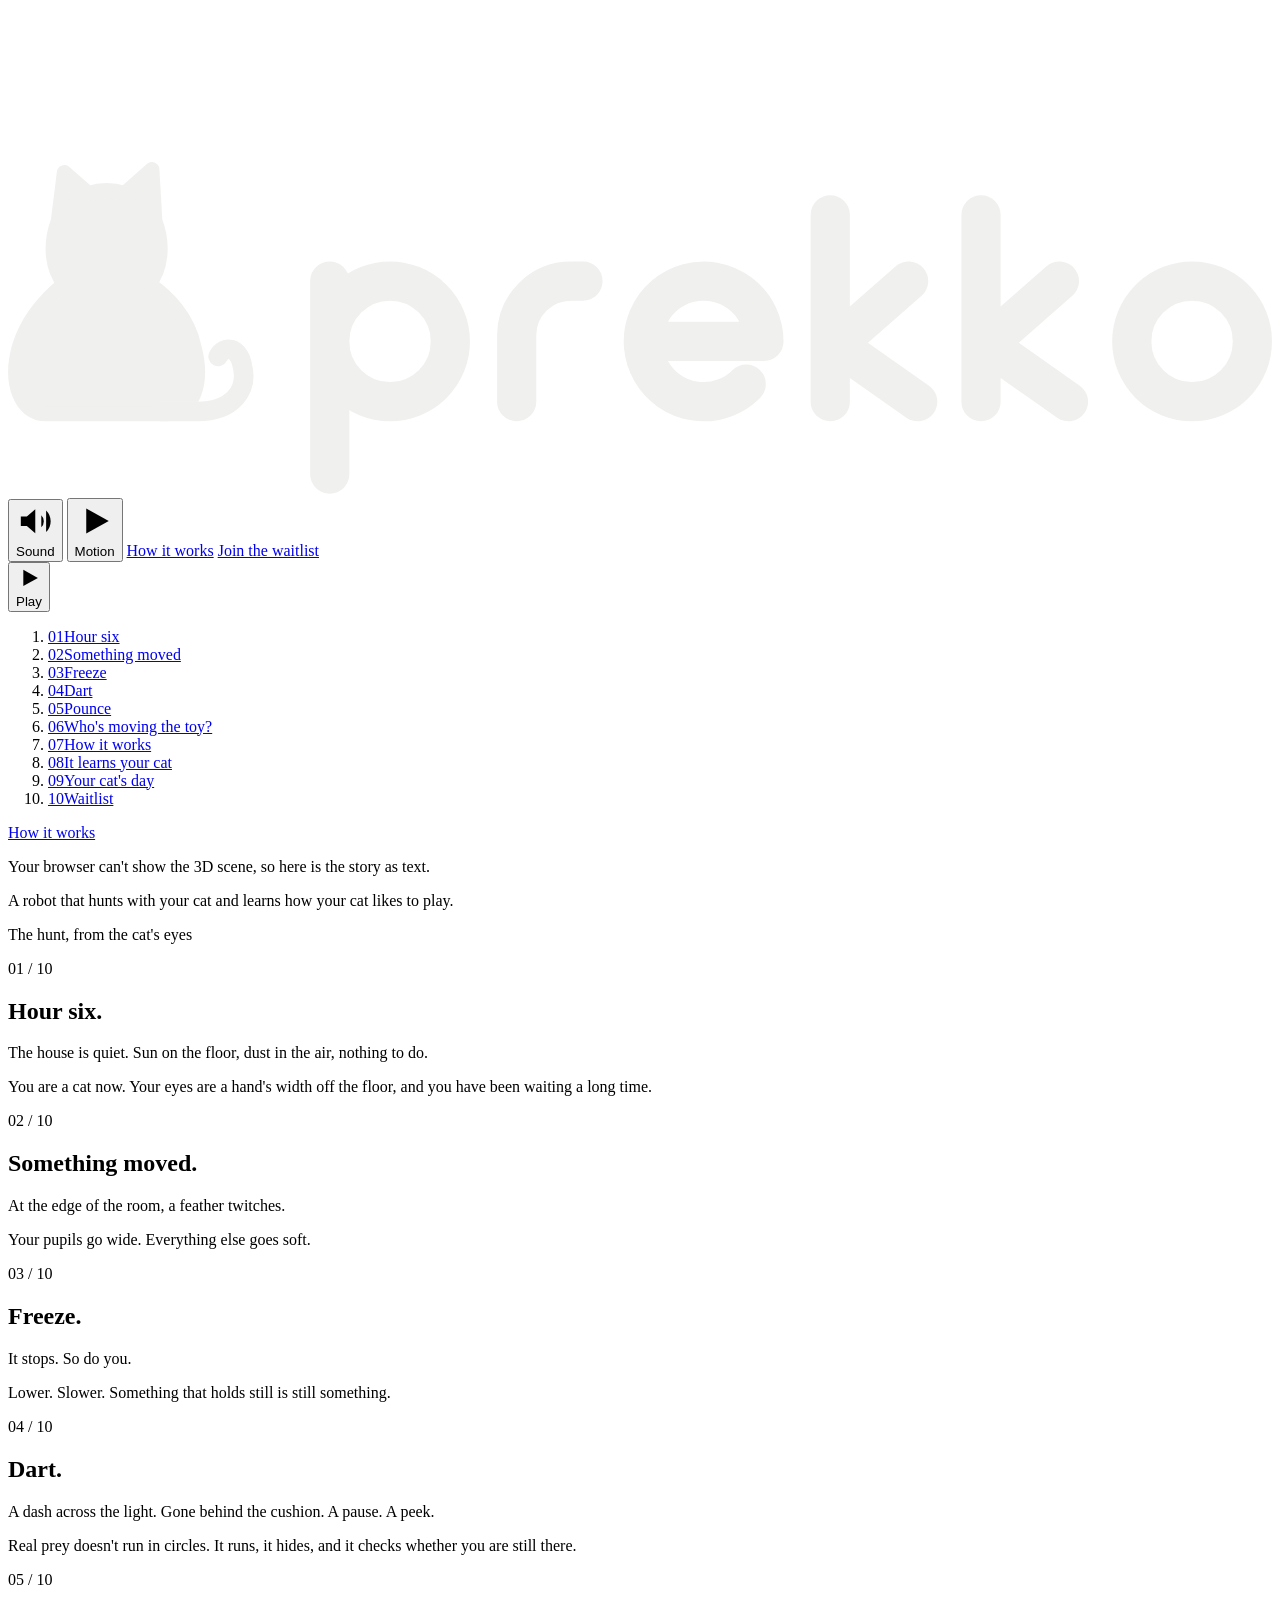
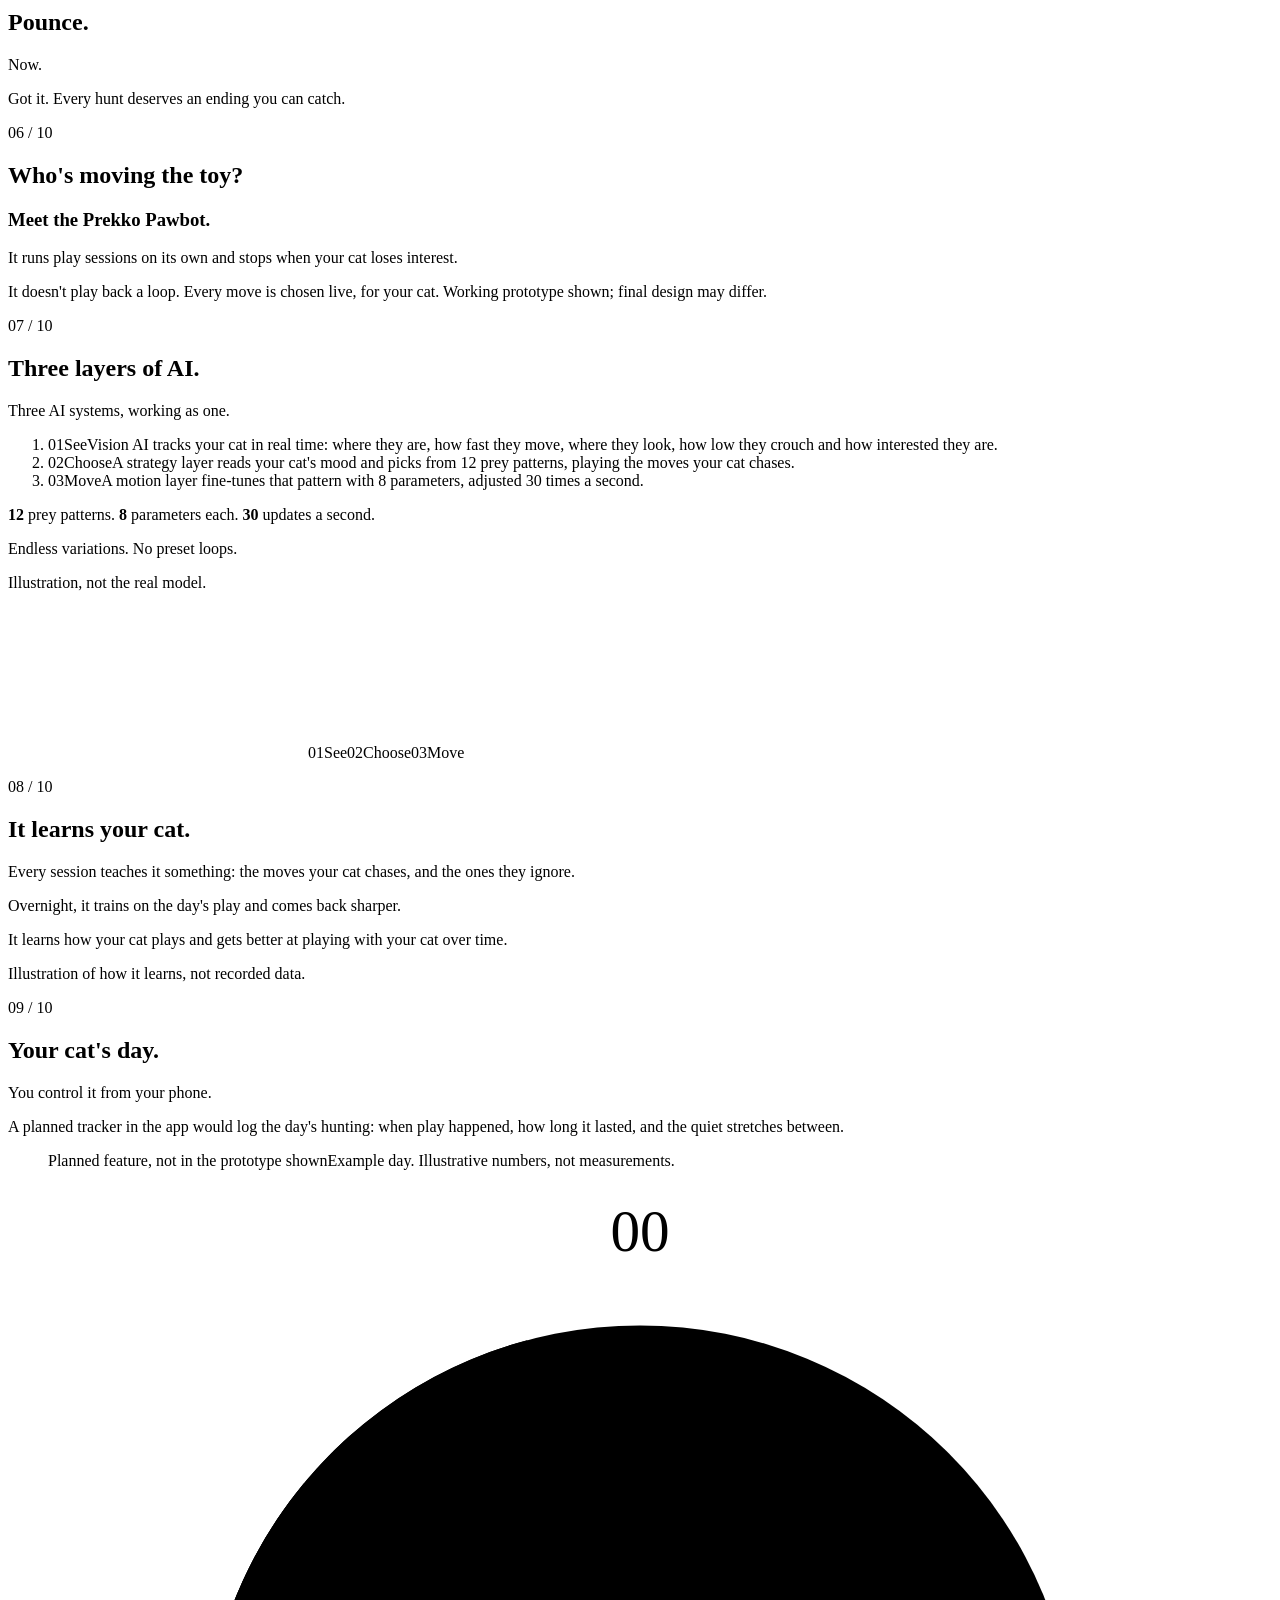
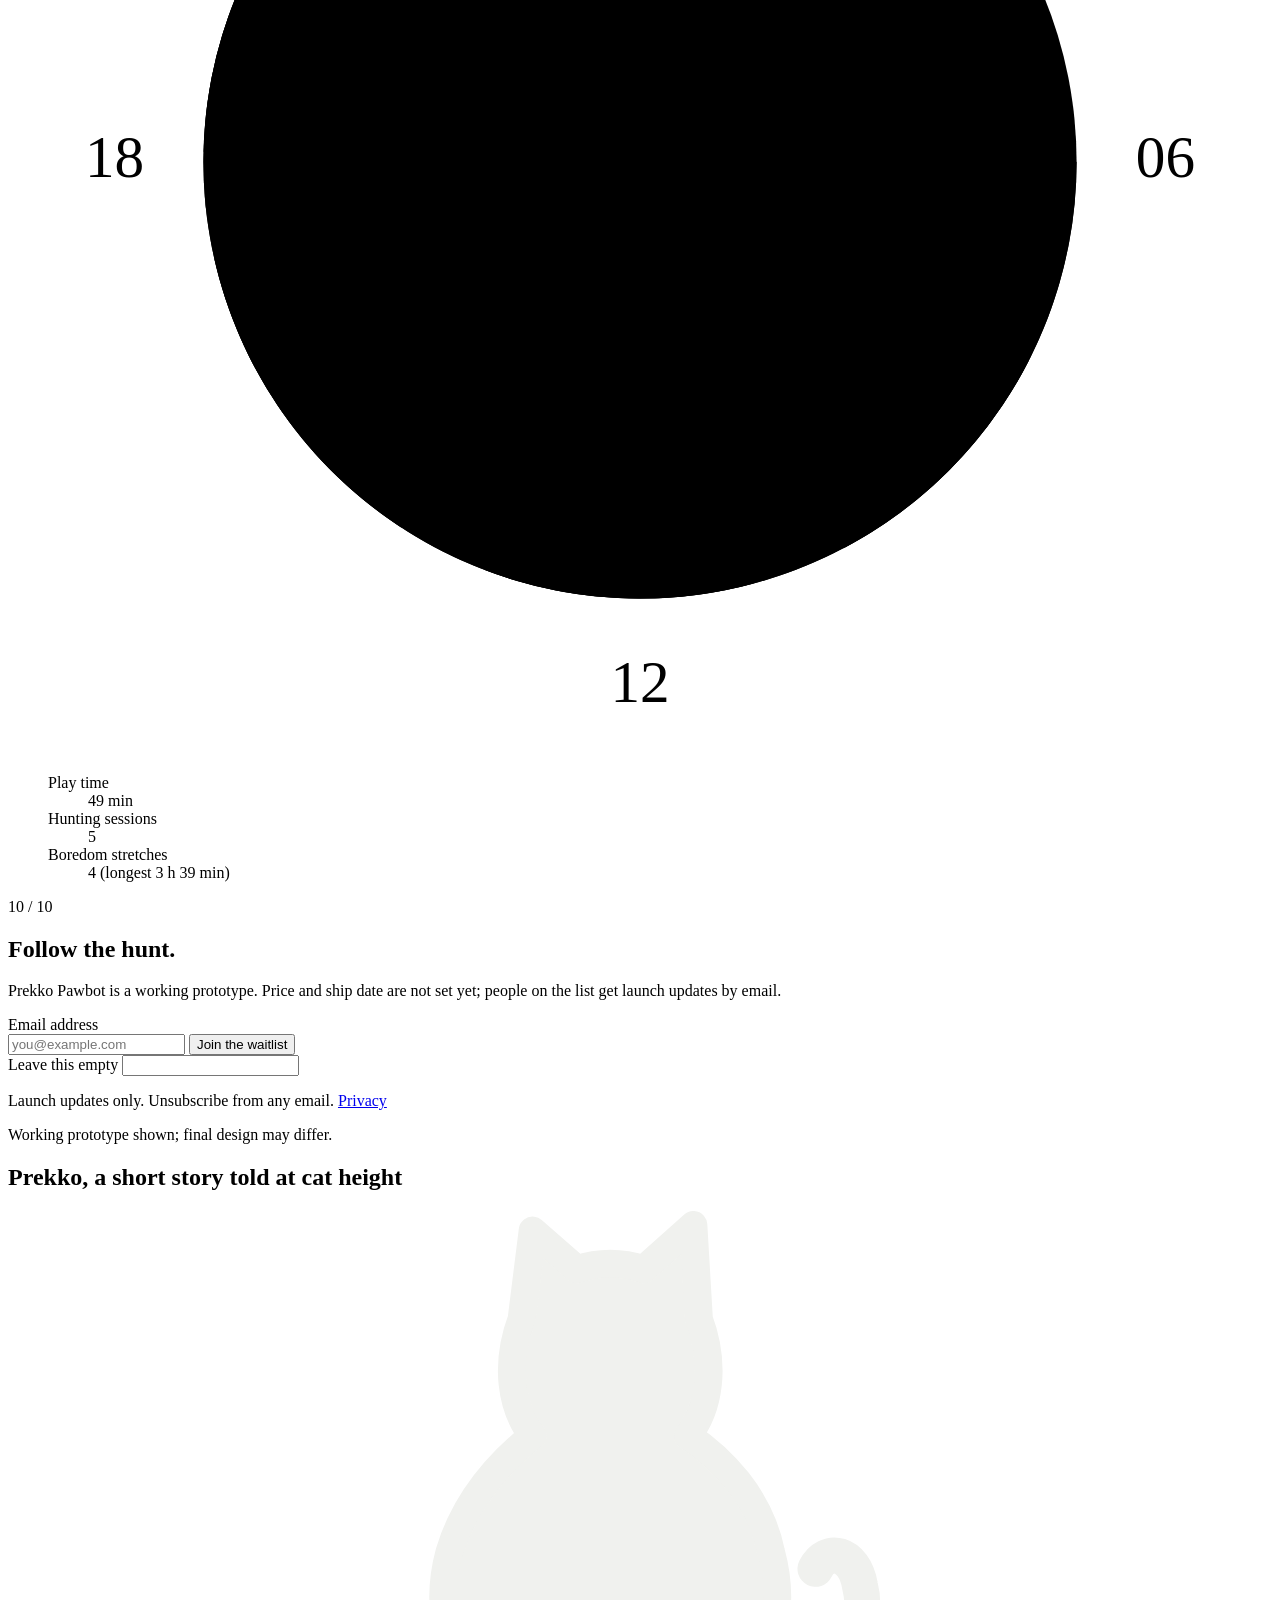
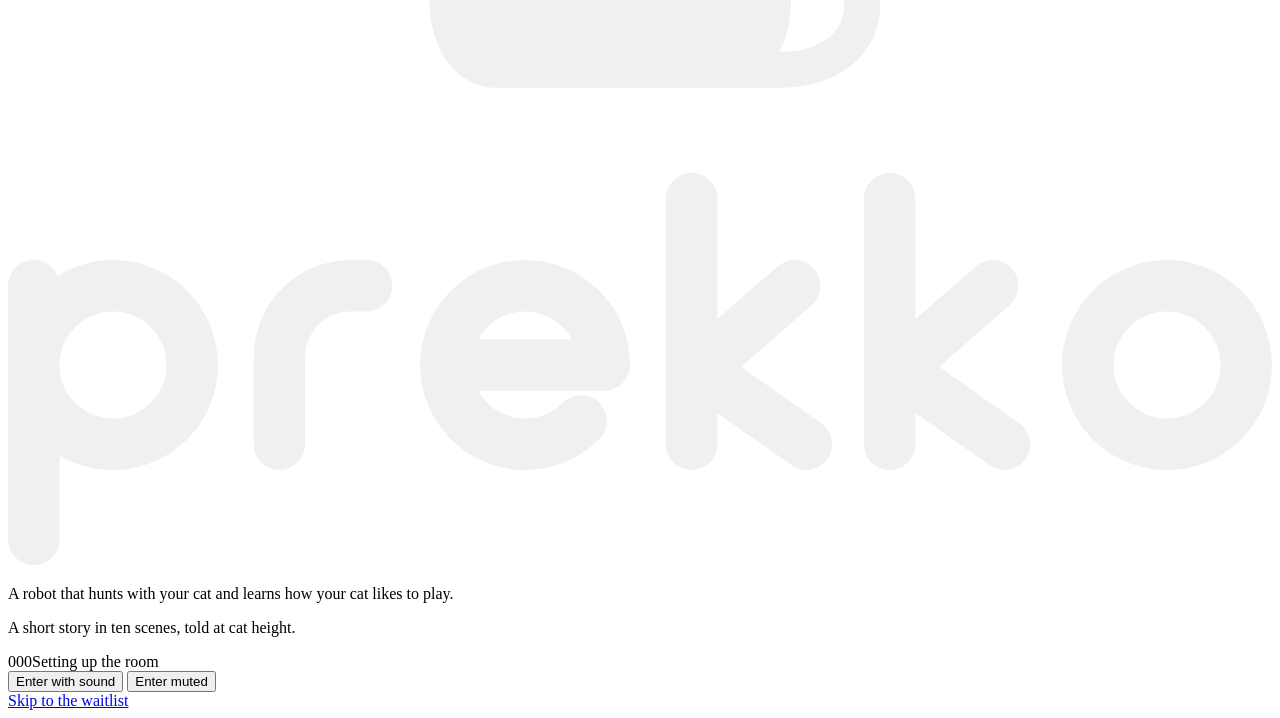
==== index.html @ cf9feb6e "Prekko preview build (friends and family; not indexed)" ====
<!doctype html>
<html lang="en">
<head>
<meta name="robots" content="noindex, nofollow">
<meta charset="utf-8">
<meta name="viewport" content="width=device-width, initial-scale=1, viewport-fit=cover">
<title>Prekko | The hunt, from the cat's eyes</title>
<meta name="description" content="Prekko Pawbot is a robot that plays with your cat like prey would. Working prototype shown; final design may differ. Join the waitlist for launch updates.">
<meta name="theme-color" content="#1d2440">
<link rel="icon" href="/prekko-preview/favicon.ico" sizes="16x16 32x32 48x48">
<link rel="icon" href="/prekko-preview/favicon.svg" type="image/svg+xml">
<link rel="apple-touch-icon" href="/prekko-preview/apple-touch-icon-180.png">
<!-- The page body comes from src/story.js, rendered by src/render.js at build time (vite.config.js). -->
<script>
  // Before first paint: mark JS on, open the gate unless the visitor came for the waitlist.
  (function (d) {
    var c = d.documentElement.classList;
    c.add("js");
    if (location.hash !== "#waitlist") c.add("gate-open");
    // If the app script never starts (very old browser, blocked script), never leave the gate locked.
    setTimeout(function () { if (!window.__prekko) { c.remove("gate-open"); c.remove("js"); } }, 5000);
  })(document);
</script>
  <script type="module" crossorigin src="/prekko-preview/assets/main-CyxL_sS0.js"></script>
  <link rel="stylesheet" crossorigin href="/prekko-preview/assets/main-YFJyau36.css">
</head>
<body>
<div class="backdrop" aria-hidden="true"><div class="backdrop__beam"></div><div class="backdrop__floor"></div></div>
<canvas id="scene" aria-hidden="true"></canvas>
<div class="soften" aria-hidden="true"></div>
<div class="vignette" aria-hidden="true"></div>
<div class="grain" aria-hidden="true"></div>
<div class="blackout" aria-hidden="true"></div>
<!-- Focus order: header, then the autoplay control (an early Tab stop), then the rail, then the story. -->
<header class="top">
  <a class="top__brand" href="#hour-six"><svg class="logo logo--top" xmlns="http://www.w3.org/2000/svg" viewBox="11.3 8.5 419.2 110" role="img" aria-label="Prekko"><g transform="translate(0 4)"><path class="logo__fill logo__draw" d="M24 88C15 88 12 77 15 66C18 56 25 49 30 45C26 40 25 32 28 24L30 8L38 15Q44 13 50 15L59 7L60 24C63 32 62 40 58 45C64 49 71 56 73 66C76 77 73 88 64 88Z" fill="#F0F1EE" stroke="#F0F1EE" stroke-width="5" stroke-linejoin="round" pathLength="1"/><path class="logo__draw" d="M62 87.25H74C86 87.25 91 80 89 72C88 66 83 65 81 69" fill="none" stroke="#F0F1EE" stroke-width="6.5" stroke-linecap="round" stroke-linejoin="round" pathLength="1"/></g><g transform="translate(118 48)"><g fill="none" stroke="#F0F1EE" stroke-width="13" stroke-linecap="round" stroke-linejoin="round"><path class="logo__draw" d="M0 0V64M0 20A20 20 0 1 0 40 20A20 20 0 1 0 0 20Z" pathLength="1"/><path class="logo__draw" d="M62 40V18A18 18 0 0 1 80 0H84" pathLength="1"/><path class="logo__draw" d="M104 20H144A20 20 0 1 0 138.14 34.14" pathLength="1"/><path class="logo__draw" d="M166 -22V40M192 0L168 21L195 40" pathLength="1"/><path class="logo__draw" d="M216 -22V40M242 0L218 21L245 40" pathLength="1"/><path class="logo__draw" d="M266 20A20 20 0 1 0 306 20A20 20 0 1 0 266 20Z" pathLength="1"/></g></g></svg></a>
  <div class="top__actions">
    <button class="ctl" id="sound-toggle" type="button" aria-pressed="false"><span class="ctl__icon" aria-hidden="true"><svg viewBox="0 0 16 16"><path d="M2 6h2.5L8 3v10L4.5 10H2z"/><g class="is-off"><path d="M11 6l4 4M15 6l-4 4"/></g><g class="is-on"><path d="M10.5 5.5a3.5 3.5 0 0 1 0 5M12.5 3.5a6.3 6.3 0 0 1 0 9"/></g></svg></span><span class="ctl__label">Sound</span></button>
    <button class="ctl" id="motion-toggle" type="button" aria-pressed="true"><span class="ctl__icon" aria-hidden="true"><svg viewBox="0 0 16 16"><g class="is-on"><path d="M5 3v10M11 3v10"/></g><g class="is-off"><path d="M4.5 3l9 5-9 5z"/></g></svg></span><span class="ctl__label">Motion</span></button>
    <a class="top__link" href="#how-it-works">How it works</a>
    <a class="top__cta" href="#waitlist">Join the waitlist</a>
  </div>
</header>
<div class="autoplay" role="group" aria-label="Autoplay" data-playing="Autoplay: scroll to take over" data-play="Play" data-replay="Play again">
  <button class="autoplay__btn" id="autoplay" type="button" aria-pressed="false"><span class="ctl__icon" aria-hidden="true"><svg viewBox="0 0 16 16"><g class="is-on"><path d="M5 3.5v9M11 3.5v9"/></g><g class="is-off"><path d="M4.5 3l9 5-9 5z"/></g></svg></span><span class="autoplay__text">Play</span></button>
  <span class="autoplay__bar" aria-hidden="true"><span></span></span>
</div>
<nav class="rail" aria-label="Chapters">
  <div class="rail__track" aria-hidden="true"><span class="rail__fill"></span></div>
  <ol>
      <li><a href="#hour-six" data-index="0"><span class="rail__n">01</span><span class="rail__t">Hour six</span></a></li>
      <li><a href="#something-moved" data-index="1"><span class="rail__n">02</span><span class="rail__t">Something moved</span></a></li>
      <li><a href="#freeze" data-index="2"><span class="rail__n">03</span><span class="rail__t">Freeze</span></a></li>
      <li><a href="#dart" data-index="3"><span class="rail__n">04</span><span class="rail__t">Dart</span></a></li>
      <li><a href="#pounce" data-index="4"><span class="rail__n">05</span><span class="rail__t">Pounce</span></a></li>
      <li><a href="#who" data-index="5"><span class="rail__n">06</span><span class="rail__t">Who's moving the toy?</span></a></li>
      <li><a href="#how-it-works" data-index="6"><span class="rail__n">07</span><span class="rail__t">How it works</span></a></li>
      <li><a href="#learns" data-index="7"><span class="rail__n">08</span><span class="rail__t">It learns your cat</span></a></li>
      <li><a href="#your-cats-day" data-index="8"><span class="rail__n">09</span><span class="rail__t">Your cat's day</span></a></li>
      <li><a href="#waitlist" data-index="9"><span class="rail__n">10</span><span class="rail__t">Waitlist</span></a></li>
  </ol>
</nav>
<a class="dock-link" href="#how-it-works">How it works</a>
<main id="story">
  <p class="fallback-note">Your browser can't show the 3D scene, so here is the story as text.</p>
<section class="chapter chapter--hour-six" id="hour-six" data-index="0" data-align="left" style="--len:220">
  <div class="chapter__inner">
    <p class="chapter__what">A robot that hunts with your cat and learns how your cat likes to play.</p><p class="chapter__story">The hunt, from the cat's eyes</p><p class="chapter__num"><span>01</span> / 10</p>
    <h1 class="chapter__title" tabindex="-1">Hour six.</h1>
    <div class="chapter__body">
    <p>The house is quiet. Sun on the floor, dust in the air, nothing to do.</p>
    <p data-at="0.4">You are a cat now. Your eyes are a hand's width off the floor, and you have been waiting a long time.</p>
    
    </div>
  </div>
</section>
<section class="chapter chapter--something-moved" id="something-moved" data-index="1" data-align="left" style="--len:260">
  <div class="chapter__inner">
    <p class="chapter__num"><span>02</span> / 10</p>
    <h2 class="chapter__title" tabindex="-1">Something moved.</h2>
    <div class="chapter__body">
    <p>At the edge of the room, a feather twitches.</p>
    <p data-at="0.6">Your pupils go wide. Everything else goes soft.</p>
    
    </div>
  </div>
</section>
<section class="chapter chapter--freeze" id="freeze" data-index="2" data-align="left" style="--len:210">
  <div class="chapter__inner">
    <p class="chapter__num"><span>03</span> / 10</p>
    <h2 class="chapter__title" tabindex="-1">Freeze.</h2>
    <div class="chapter__body">
    <p>It stops. So do you.</p>
    <p data-at="0.45">Lower. Slower. Something that holds still is still something.</p>
    
    </div>
  </div>
</section>
<section class="chapter chapter--dart" id="dart" data-index="3" data-align="right" style="--len:340">
  <div class="chapter__inner">
    <p class="chapter__num"><span>04</span> / 10</p>
    <h2 class="chapter__title" tabindex="-1">Dart.</h2>
    <div class="chapter__body">
    <p>A dash across the light. Gone behind the cushion. A pause. A peek.</p>
    <p data-at="0.6">Real prey doesn't run in circles. It runs, it hides, and it checks whether you are still there.</p>
    
    </div>
  </div>
</section>
<section class="chapter chapter--pounce" id="pounce" data-index="4" data-align="left" style="--len:300">
  <div class="chapter__inner">
    <p class="chapter__num"><span>05</span> / 10</p>
    <h2 class="chapter__title" tabindex="-1">Pounce.</h2>
    <div class="chapter__body">
    <p>Now.</p>
    <p data-at="0.42">Got it. Every hunt deserves an ending you can catch.</p>
    
    </div>
  </div>
</section>
<section class="chapter chapter--who has-card" id="who" data-index="5" data-align="left" style="--len:340">
  <div class="chapter__inner">
    <p class="chapter__num"><span>06</span> / 10</p>
    <h2 class="chapter__title" tabindex="-1">Who's moving the toy?</h2>
    <div class="chapter__body" data-at="0.24">
    <h3 class="chapter__headline">Meet the Prekko Pawbot.</h3>
    <p>It runs play sessions on its own and stops when your cat loses interest.</p>
    <p class="lede" data-at="0.6">It doesn't play back a loop. Every move is chosen live, for your cat. Working prototype shown; final design may differ.</p>
    
    </div>
  </div>
</section>
<section class="chapter chapter--how-it-works has-layers" id="how-it-works" data-index="6" data-align="left" style="--len:400">
  <div class="chapter__inner">
    <p class="chapter__num"><span>07</span> / 10</p>
    <h2 class="chapter__title" tabindex="-1">Three layers of AI.</h2>
    <div class="chapter__body">
    <p>Three AI systems, working as one.</p>
    <ol class="layers" aria-label="The three layers"><li data-at="0.2"><span class="layers__n">01</span><span class="layers__name">See</span><span class="layers__d">Vision AI tracks your cat in real time: where they are, how fast they move, where they look, how low they crouch and how interested they are.</span></li><li data-at="0.42"><span class="layers__n">02</span><span class="layers__name">Choose</span><span class="layers__d">A strategy layer reads your cat's mood and picks from 12 prey patterns, playing the moves your cat chases.</span></li><li data-at="0.64"><span class="layers__n">03</span><span class="layers__name">Move</span><span class="layers__d">A motion layer fine-tunes that pattern with 8 parameters, adjusted 30 times a second.</span></li></ol>
    <div class="sum">
      <p class="stats" data-at="0.84"><span class="stat"><b class="stat__n">12</b> <span class="stat__t">prey patterns.</span></span> <span class="stat"><b class="stat__n">8</b> <span class="stat__t">parameters each.</span></span> <span class="stat"><b class="stat__n">30</b> <span class="stat__t">updates a second.</span></span></p>
      <p class="closer" data-at="0.84">Endless variations. No preset loops.</p>
    </div>
    <p class="caption caption--tree" data-at="0.2">Illustration, not the real model.</p>
    
    </div>
  </div>
  <div class="stack-tags" aria-hidden="true"><svg class="stack-tags__lines"><line/><line/><line/></svg><i class="stack-tag__dot"></i><i class="stack-tag__dot"></i><i class="stack-tag__dot"></i><span class="stack-tag" data-layer="0"><span class="stack-tag__n">01</span><span class="stack-tag__name">See</span></span><span class="stack-tag" data-layer="1"><span class="stack-tag__n">02</span><span class="stack-tag__name">Choose</span></span><span class="stack-tag" data-layer="2"><span class="stack-tag__n">03</span><span class="stack-tag__name">Move</span></span></div>
</section>
<section class="chapter chapter--learns" id="learns" data-index="7" data-align="left" style="--len:340">
  <div class="chapter__inner">
    <p class="chapter__num"><span>08</span> / 10</p>
    <h2 class="chapter__title" tabindex="-1">It learns your cat.</h2>
    <div class="chapter__body">
    <p>Every session teaches it something: the moves your cat chases, and the ones they ignore.</p>
    <p data-at="0.32">Overnight, it trains on the day's play and comes back sharper.</p>
    <p data-at="0.62">It learns how your cat plays and gets better at playing with your cat over time.</p>
    <p class="caption">Illustration of how it learns, not recorded data.</p>
    
    </div>
  </div>
</section>
<section class="chapter chapter--your-cats-day chapter--rich" id="your-cats-day" data-index="8" data-align="left" style="--len:200">
  <div class="chapter__inner">
    <p class="chapter__num"><span>09</span> / 10</p>
    <h2 class="chapter__title" tabindex="-1">Your cat's day.</h2>
    <div class="chapter__body">
    <p>You control it from your phone.</p>
    <p>A planned tracker in the app would log the day's hunting: when play happened, how long it lasted, and the quiet stretches between.</p>
    <figure class="activity">
  <figcaption class="activity__head"><span class="activity__badge">Planned feature, not in the prototype shown</span><span class="activity__example">Example day. Illustrative numbers, not measurements.</span></figcaption>
  <div class="activity__body">
    <svg class="ring" viewBox="0 0 320 320" role="img" aria-label="Example day as a 24-hour clock">
      <circle class="ring__day" cx="160" cy="160" r="118"/>
      <path class="ring__awake" d="M 278.00 160.00 A 118 118 0 1 1 129.46 46.02"/>
      <path class="ring__bored" d="M 265.14 213.57 A 118 118 0 0 1 214.94 264.43"/><path class="ring__bored" d="M 191.04 273.84 A 118 118 0 0 1 117.71 270.16"/><path class="ring__bored" d="M 95.73 258.96 A 118 118 0 0 1 44.91 186.04"/><path class="ring__bored" d="M 42.03 157.43 A 118 118 0 0 1 69.28 84.55"/><path class="ring__hunt" d="M 271.74 197.93 A 118 118 0 0 1 268.66 206.01"/><path class="ring__hunt" d="M 205.16 269.02 A 118 118 0 0 1 197.05 272.03"/><path class="ring__hunt" d="M 107.81 265.83 A 118 118 0 0 1 100.20 261.72"/><path class="ring__hunt" d="M 43.01 175.40 A 118 118 0 0 1 42.20 166.79"/><path class="ring__hunt" d="M 76.56 76.56 A 118 118 0 0 1 82.90 70.67"/><text class="ring__tick" x="160.0" y="22.0" text-anchor="middle">00</text><text class="ring__tick" x="302.0" y="164.0" text-anchor="middle">06</text><text class="ring__tick" x="160.0" y="306.0" text-anchor="middle">12</text><text class="ring__tick" x="18.0" y="164.0" text-anchor="middle">18</text>
      <text class="ring__big" x="160" y="168" text-anchor="middle">49 min</text>
      <text class="ring__small" x="160" y="196" text-anchor="middle">play time</text>
    </svg>
    <dl class="activity__figures">
      <div><dt>Play time</dt><dd>49 min</dd></div>
      <div><dt>Hunting sessions</dt><dd>5</dd></div>
      <div><dt>Boredom stretches</dt><dd>4 <span>(longest 3 h 39 min)</span></dd></div>
    </dl>
  </div>
</figure>
    </div>
  </div>
</section>
<section class="chapter chapter--waitlist chapter--rich" id="waitlist" data-index="9" data-align="left" style="--len:140">
  <div class="chapter__inner">
    <p class="chapter__num"><span>10</span> / 10</p>
    <h2 class="chapter__title" tabindex="-1">Follow the hunt.</h2>
    <div class="chapter__body">
    <p>Prekko Pawbot is a working prototype. Price and ship date are not set yet; people on the list get launch updates by email.</p>
    <form id="waitlist-form" class="signup" novalidate data-msgs="{&quot;sending&quot;:&quot;Joining…&quot;,&quot;ok&quot;:&quot;You're on the list. A welcome email is on its way.&quot;,&quot;invalid&quot;:&quot;Enter an email address like name@example.com.&quot;,&quot;tooMany&quot;:&quot;Too many tries from this network. Try again in a few minutes.&quot;,&quot;rejected&quot;:&quot;The server didn't accept that address. Check it and try again.&quot;,&quot;failed&quot;:&quot;Something went wrong on our side. Try again in a minute.&quot;,&quot;preview&quot;:&quot;Thanks! This is an early preview, so nothing was sent. Sign-ups open at launch.&quot;}">
  <label class="signup__label" for="email">Email address</label>
  <div class="signup__row">
    <input id="email" name="email" type="email" autocomplete="email" inputmode="email" placeholder="you@example.com" required>
    <button id="submit" class="btn btn--sun" type="submit">Join the waitlist</button>
  </div>
  <div class="hp" aria-hidden="true">
    <label for="website">Leave this empty</label>
    <input id="website" name="website" type="text" tabindex="-1" autocomplete="off">
  </div>
  <p id="msg" class="signup__msg" role="status" aria-live="polite"></p>
  <p class="signup__note">Launch updates only. Unsubscribe from any email. <a href="privacy.html">Privacy</a></p>
</form>
<p class="disclosure">Working prototype shown; final design may differ.</p>
    </div>
  </div>
</section>
</main>
<div class="gate" id="gate" role="dialog" aria-modal="true" aria-labelledby="gate-title">
  <h2 id="gate-title" class="visually-hidden">Prekko, a short story told at cat height</h2>
  <div class="gate__mark"><svg class="logo logo--gate" xmlns="http://www.w3.org/2000/svg" viewBox="-6.5 6.3 319 240.8" role="img" aria-label="Prekko"><g transform="translate(83.89 0) scale(1.4)"><path class="logo__fill logo__draw" d="M24 88C15 88 12 77 15 66C18 56 25 49 30 45C26 40 25 32 28 24L30 8L38 15Q44 13 50 15L59 7L60 24C63 32 62 40 58 45C64 49 71 56 73 66C76 77 73 88 64 88Z" fill="#F0F1EE" stroke="#F0F1EE" stroke-width="5" stroke-linejoin="round" pathLength="1"/><path class="logo__draw" d="M62 87.25H74C86 87.25 91 80 89 72C88 66 83 65 81 69" fill="none" stroke="#F0F1EE" stroke-width="6.5" stroke-linecap="round" stroke-linejoin="round" pathLength="1"/></g><g transform="translate(0 176.6)"><g fill="none" stroke="#F0F1EE" stroke-width="13" stroke-linecap="round" stroke-linejoin="round"><path class="logo__draw" d="M0 0V64M0 20A20 20 0 1 0 40 20A20 20 0 1 0 0 20Z" pathLength="1"/><path class="logo__draw" d="M62 40V18A18 18 0 0 1 80 0H84" pathLength="1"/><path class="logo__draw" d="M104 20H144A20 20 0 1 0 138.14 34.14" pathLength="1"/><path class="logo__draw" d="M166 -22V40M192 0L168 21L195 40" pathLength="1"/><path class="logo__draw" d="M216 -22V40M242 0L218 21L245 40" pathLength="1"/><path class="logo__draw" d="M266 20A20 20 0 1 0 306 20A20 20 0 1 0 266 20Z" pathLength="1"/></g></g></svg></div>
  <p class="gate__what">A robot that hunts with your cat and learns how your cat likes to play.</p>
  <p class="gate__line">A short story in ten scenes, told at cat height.</p>
  <div class="gate__progress" role="progressbar" aria-label="Setting up the room" aria-valuemin="0" aria-valuemax="100" aria-valuenow="0">
    <span class="gate__count">000</span><span class="gate__bar"><span></span></span><span class="gate__status">Setting up the room</span>
  </div>
  <div class="gate__actions">
    <button class="btn btn--sun" id="enter-sound" type="button">Enter with sound</button>
    <button class="btn btn--ghost" id="enter-muted" type="button">Enter muted</button>
  </div>
  <a class="gate__skip" href="#waitlist" id="gate-skip">Skip to the waitlist</a>
</div>
</body>
</html>
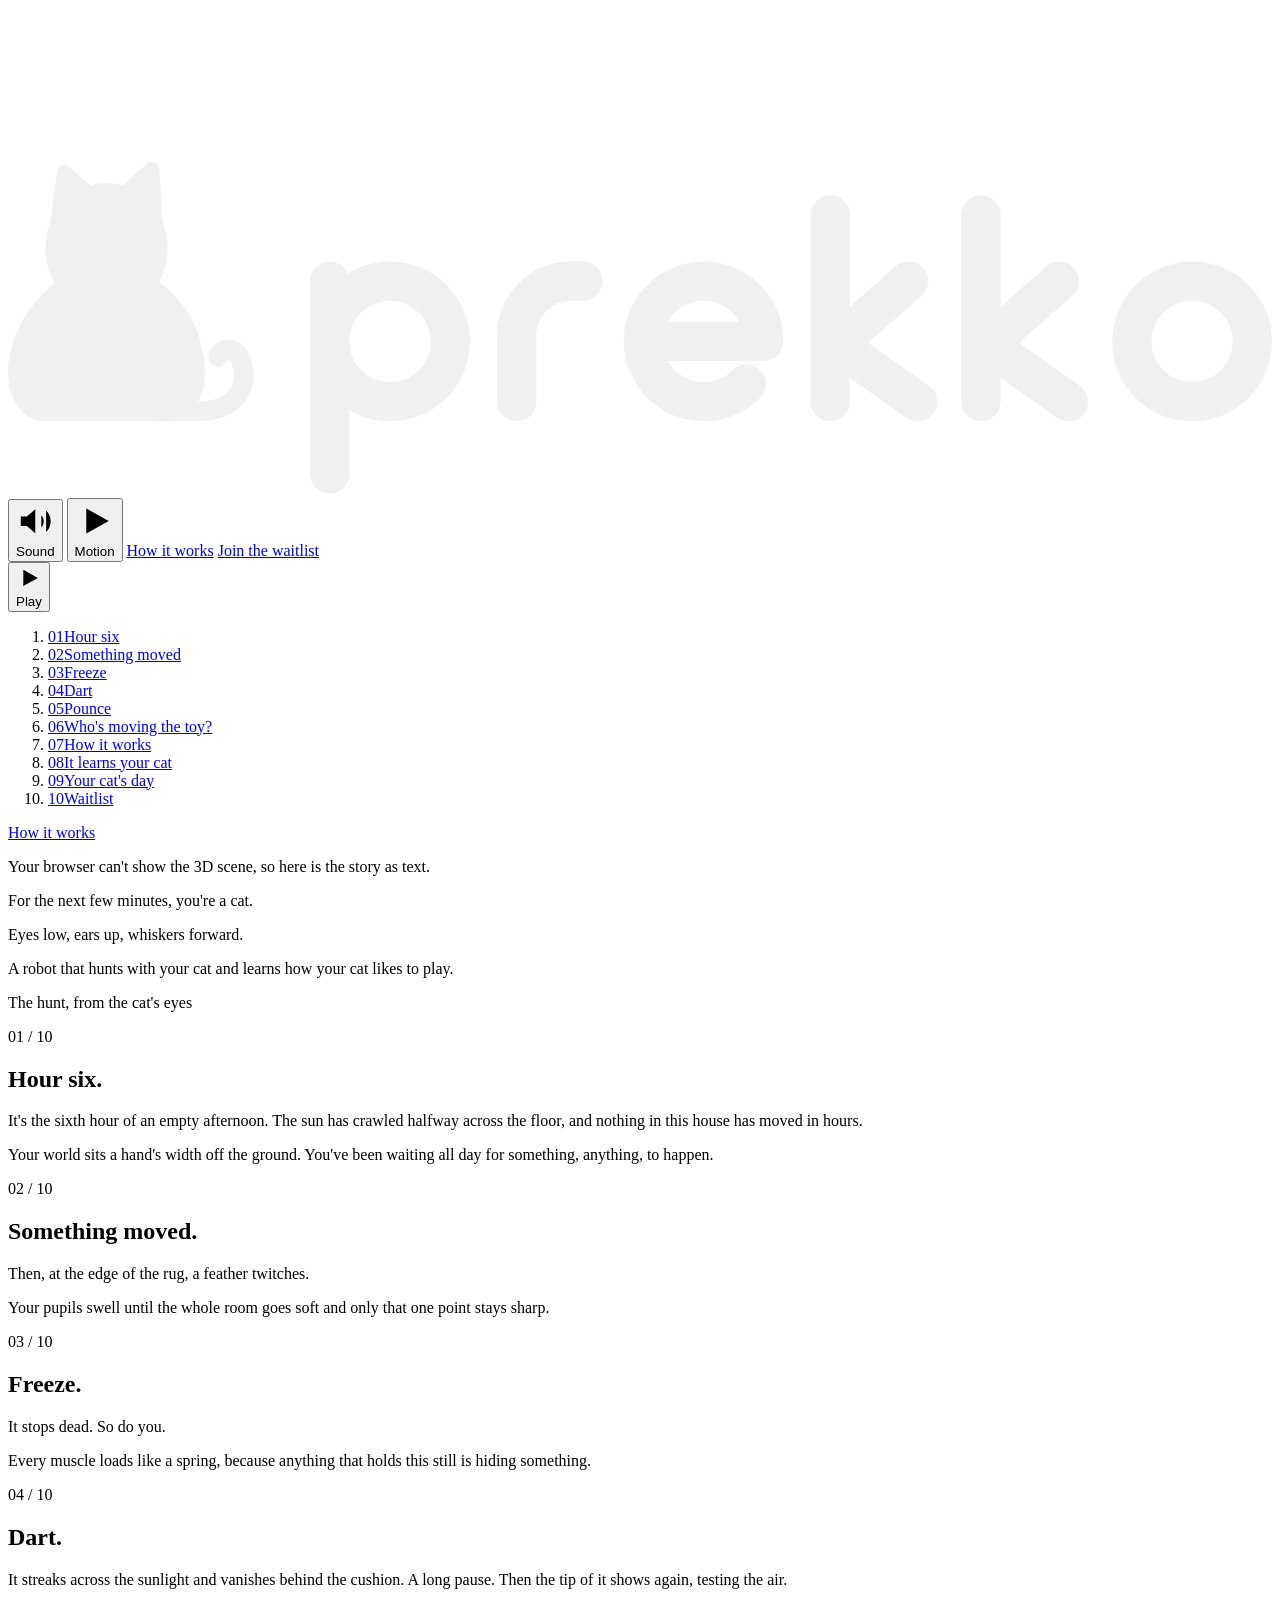
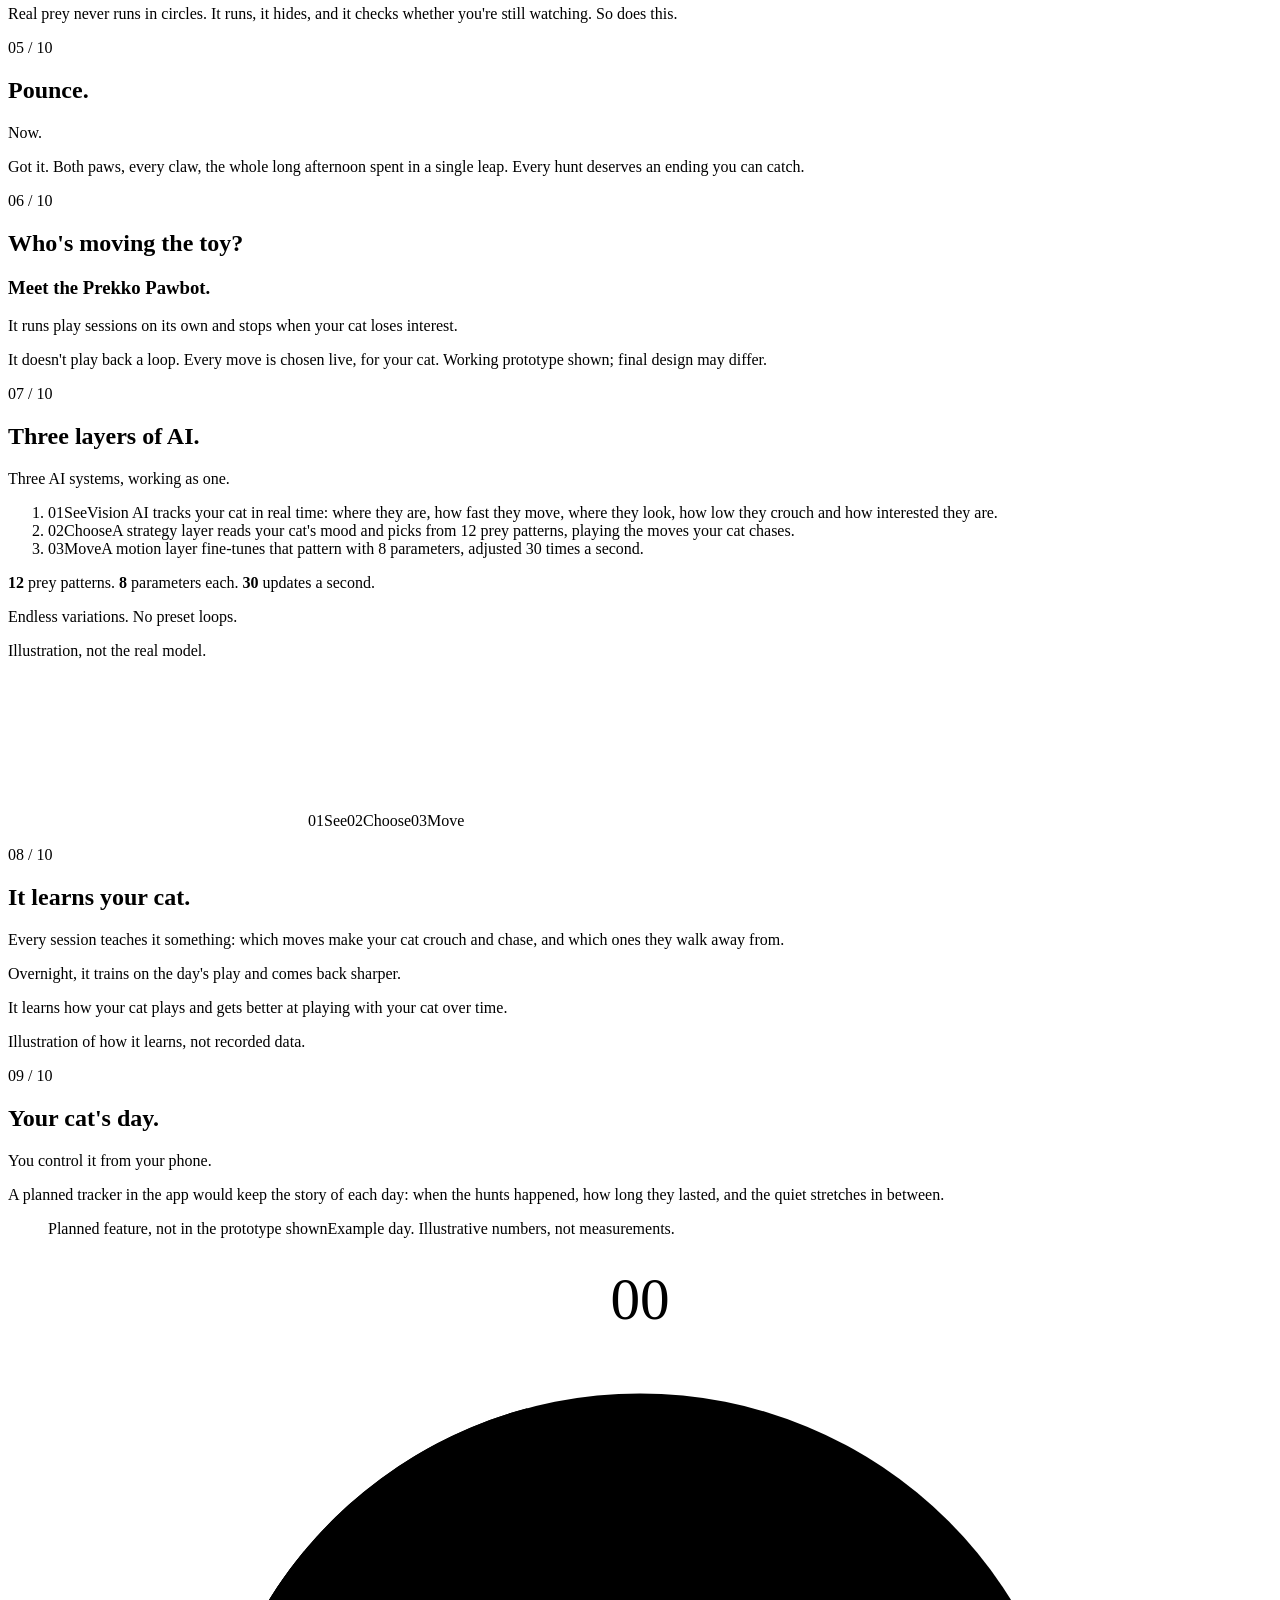
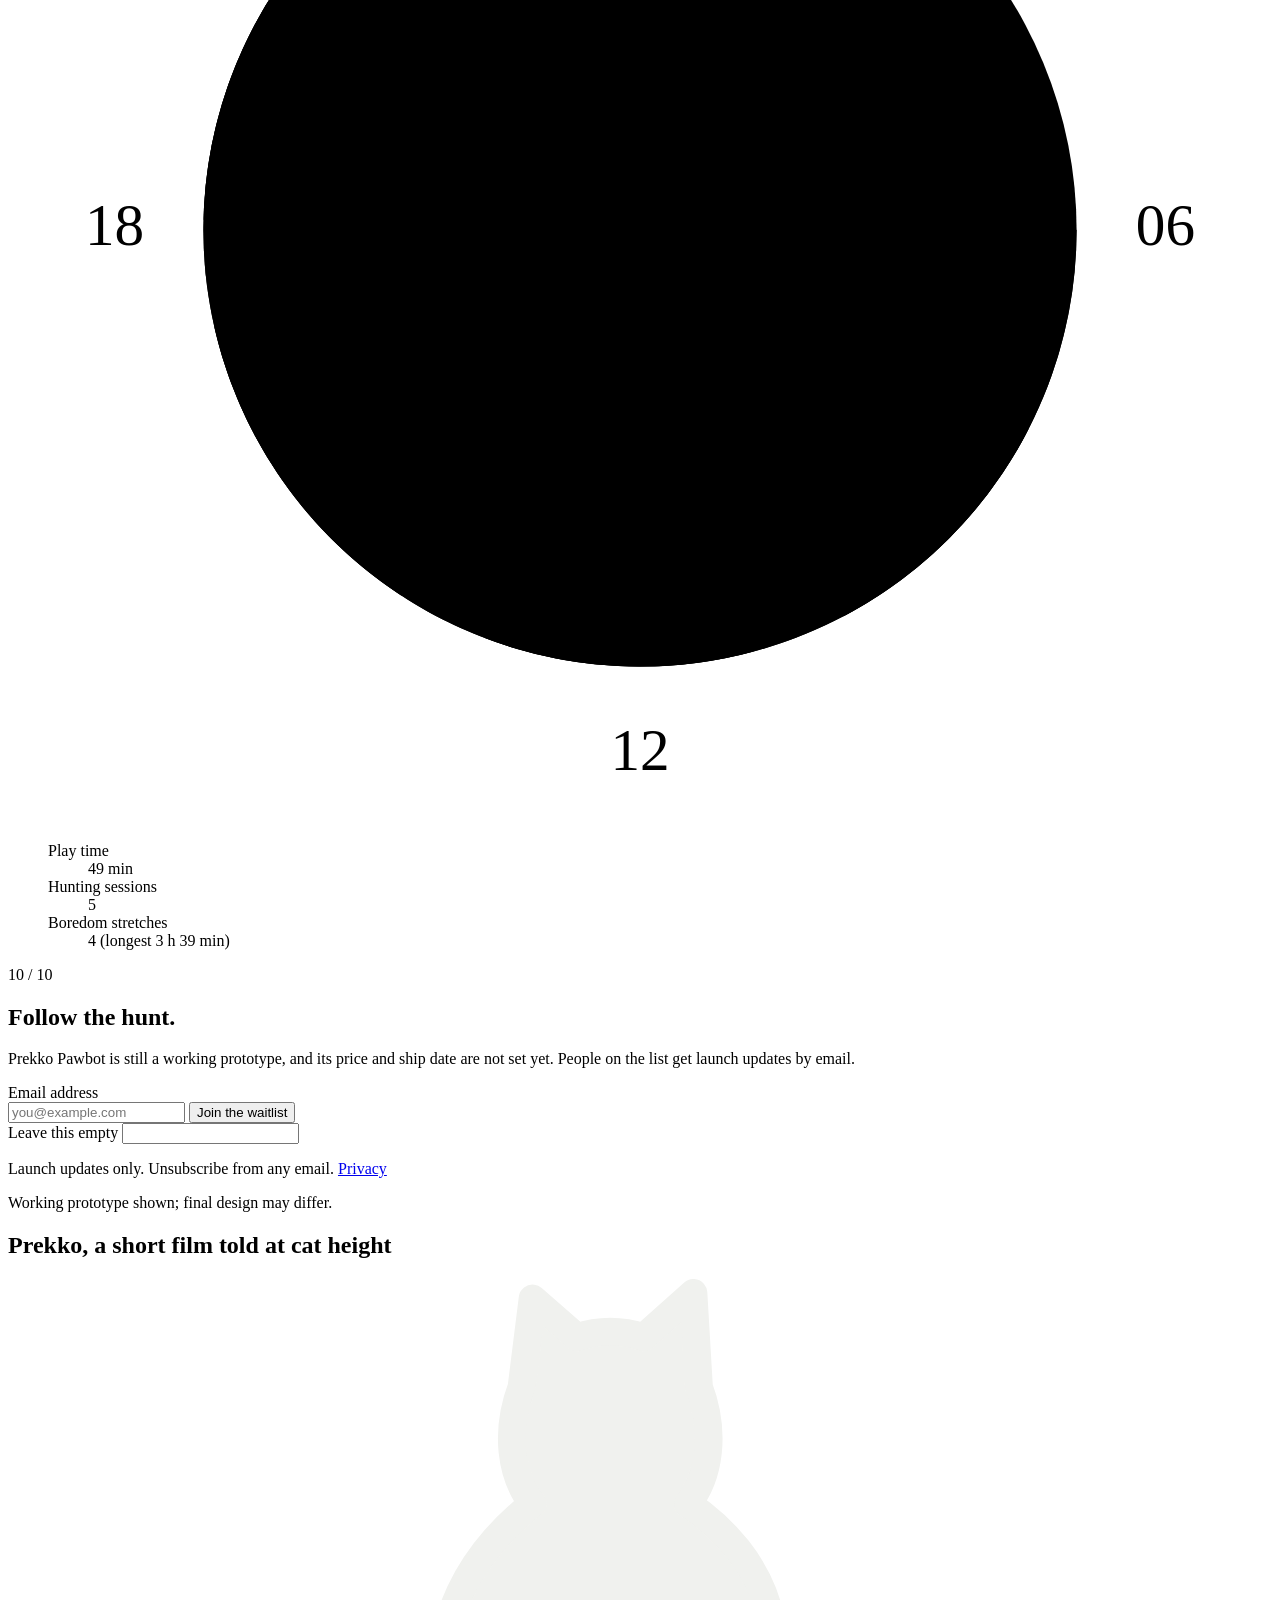
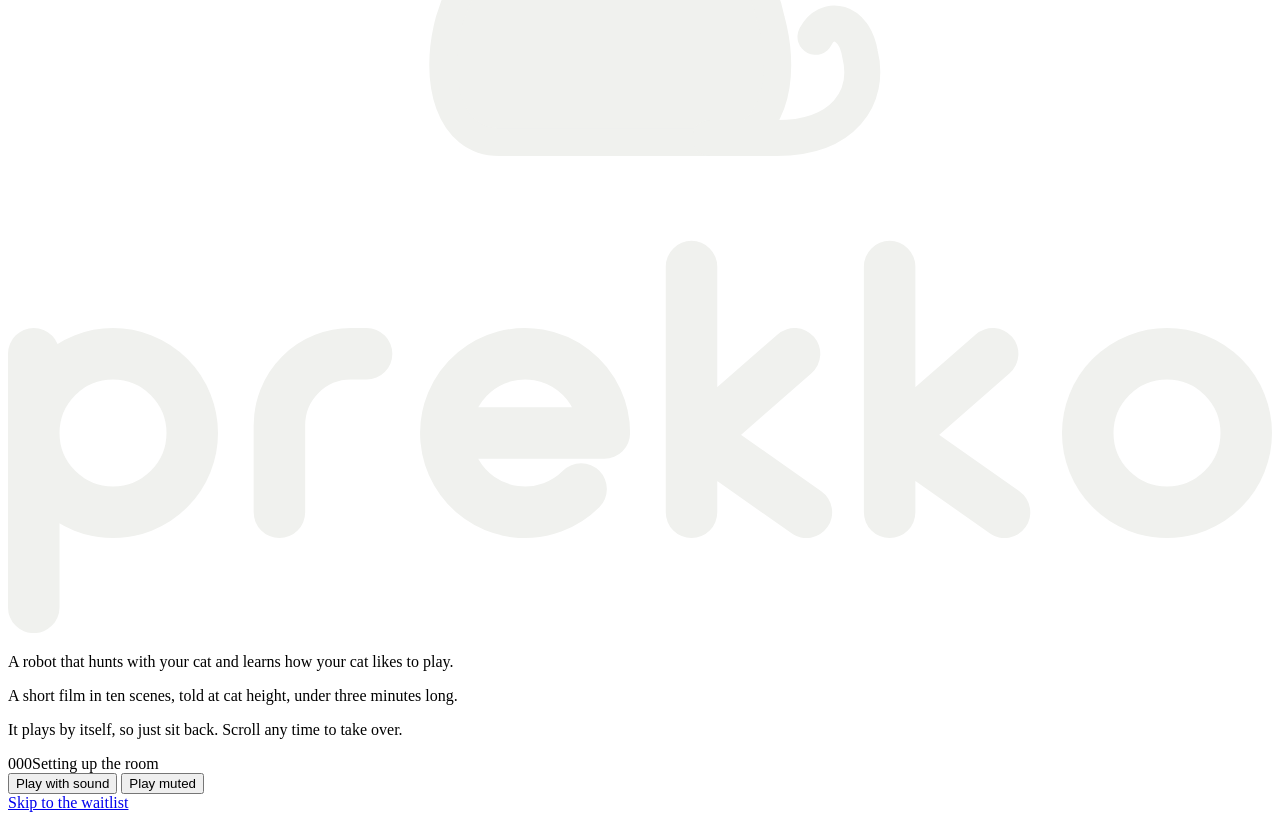
==== commit 12b85a19: "Preview: cinematic voice (main) + concise fallback at /concise/; autoplay and 'you're a cat' setup" ====
--- a/index.html
+++ b/index.html
@@ -17,12 +17,15 @@
     var c = d.documentElement.classList;
     c.add("js");
     if (location.hash !== "#waitlist") c.add("gate-open");
-    // If the app script never starts (very old browser, blocked script), never leave the gate locked.
-    setTimeout(function () { if (!window.__prekko) { c.remove("gate-open"); c.remove("js"); } }, 5000);
+    // If the app script never gets the gate working (very old browser, blocked script, an error while starting),
+    // never leave the gate locked: fall back to the plain text story.
+    var fallback = function () { if (!window.__prekko) { c.remove("gate-open"); c.remove("js"); } };
+    window.addEventListener("error", function () { setTimeout(fallback, 0); });
+    setTimeout(fallback, 8000);
   })(document);
 </script>
-  <script type="module" crossorigin src="/prekko-preview/assets/main-CyxL_sS0.js"></script>
-  <link rel="stylesheet" crossorigin href="/prekko-preview/assets/main-YFJyau36.css">
+  <script type="module" crossorigin src="/prekko-preview/assets/main-BBCHe25I.js"></script>
+  <link rel="stylesheet" crossorigin href="/prekko-preview/assets/main-C5BfFILp.css">
 </head>
 <body>
 <div class="backdrop" aria-hidden="true"><div class="backdrop__beam"></div><div class="backdrop__floor"></div></div>
@@ -63,13 +66,14 @@
 <a class="dock-link" href="#how-it-works">How it works</a>
 <main id="story">
   <p class="fallback-note">Your browser can't show the 3D scene, so here is the story as text.</p>
-<section class="chapter chapter--hour-six" id="hour-six" data-index="0" data-align="left" style="--len:220">
-  <div class="chapter__inner">
+<section class="chapter chapter--hour-six has-opening" id="hour-six" data-index="0" data-align="left" style="--len:220">
+  <div class="chapter__inner">
+    <div class="chapter__card"><p class="chapter__card-title">For the next few minutes, you're a cat.</p><p class="chapter__card-sub">Eyes low, ears up, whiskers forward.</p></div>
     <p class="chapter__what">A robot that hunts with your cat and learns how your cat likes to play.</p><p class="chapter__story">The hunt, from the cat's eyes</p><p class="chapter__num"><span>01</span> / 10</p>
     <h1 class="chapter__title" tabindex="-1">Hour six.</h1>
     <div class="chapter__body">
-    <p>The house is quiet. Sun on the floor, dust in the air, nothing to do.</p>
-    <p data-at="0.4">You are a cat now. Your eyes are a hand's width off the floor, and you have been waiting a long time.</p>
+    <p data-at="0.2">It's the sixth hour of an empty afternoon. The sun has crawled halfway across the floor, and nothing in this house has moved in hours.</p>
+    <p data-at="0.5">Your world sits a hand's width off the ground. You've been waiting all day for something, anything, to happen.</p>
     
     </div>
   </div>
@@ -79,8 +83,8 @@
     <p class="chapter__num"><span>02</span> / 10</p>
     <h2 class="chapter__title" tabindex="-1">Something moved.</h2>
     <div class="chapter__body">
-    <p>At the edge of the room, a feather twitches.</p>
-    <p data-at="0.6">Your pupils go wide. Everything else goes soft.</p>
+    <p>Then, at the edge of the rug, a feather twitches.</p>
+    <p data-at="0.6">Your pupils swell until the whole room goes soft and only that one point stays sharp.</p>
     
     </div>
   </div>
@@ -90,8 +94,8 @@
     <p class="chapter__num"><span>03</span> / 10</p>
     <h2 class="chapter__title" tabindex="-1">Freeze.</h2>
     <div class="chapter__body">
-    <p>It stops. So do you.</p>
-    <p data-at="0.45">Lower. Slower. Something that holds still is still something.</p>
+    <p>It stops dead. So do you.</p>
+    <p data-at="0.45">Every muscle loads like a spring, because anything that holds this still is hiding something.</p>
     
     </div>
   </div>
@@ -101,8 +105,8 @@
     <p class="chapter__num"><span>04</span> / 10</p>
     <h2 class="chapter__title" tabindex="-1">Dart.</h2>
     <div class="chapter__body">
-    <p>A dash across the light. Gone behind the cushion. A pause. A peek.</p>
-    <p data-at="0.6">Real prey doesn't run in circles. It runs, it hides, and it checks whether you are still there.</p>
+    <p>It streaks across the sunlight and vanishes behind the cushion. A long pause. Then the tip of it shows again, testing the air.</p>
+    <p data-at="0.6">Real prey never runs in circles. It runs, it hides, and it checks whether you're still watching. So does this.</p>
     
     </div>
   </div>
@@ -113,7 +117,7 @@
     <h2 class="chapter__title" tabindex="-1">Pounce.</h2>
     <div class="chapter__body">
     <p>Now.</p>
-    <p data-at="0.42">Got it. Every hunt deserves an ending you can catch.</p>
+    <p data-at="0.42">Got it. Both paws, every claw, the whole long afternoon spent in a single leap. Every hunt deserves an ending you can catch.</p>
     
     </div>
   </div>
@@ -152,7 +156,7 @@
     <p class="chapter__num"><span>08</span> / 10</p>
     <h2 class="chapter__title" tabindex="-1">It learns your cat.</h2>
     <div class="chapter__body">
-    <p>Every session teaches it something: the moves your cat chases, and the ones they ignore.</p>
+    <p>Every session teaches it something: which moves make your cat crouch and chase, and which ones they walk away from.</p>
     <p data-at="0.32">Overnight, it trains on the day's play and comes back sharper.</p>
     <p data-at="0.62">It learns how your cat plays and gets better at playing with your cat over time.</p>
     <p class="caption">Illustration of how it learns, not recorded data.</p>
@@ -166,7 +170,7 @@
     <h2 class="chapter__title" tabindex="-1">Your cat's day.</h2>
     <div class="chapter__body">
     <p>You control it from your phone.</p>
-    <p>A planned tracker in the app would log the day's hunting: when play happened, how long it lasted, and the quiet stretches between.</p>
+    <p>A planned tracker in the app would keep the story of each day: when the hunts happened, how long they lasted, and the quiet stretches in between.</p>
     <figure class="activity">
   <figcaption class="activity__head"><span class="activity__badge">Planned feature, not in the prototype shown</span><span class="activity__example">Example day. Illustrative numbers, not measurements.</span></figcaption>
   <div class="activity__body">
@@ -192,7 +196,7 @@
     <p class="chapter__num"><span>10</span> / 10</p>
     <h2 class="chapter__title" tabindex="-1">Follow the hunt.</h2>
     <div class="chapter__body">
-    <p>Prekko Pawbot is a working prototype. Price and ship date are not set yet; people on the list get launch updates by email.</p>
+    <p>Prekko Pawbot is still a working prototype, and its price and ship date are not set yet. People on the list get launch updates by email.</p>
     <form id="waitlist-form" class="signup" novalidate data-msgs="{&quot;sending&quot;:&quot;Joining…&quot;,&quot;ok&quot;:&quot;You're on the list. A welcome email is on its way.&quot;,&quot;invalid&quot;:&quot;Enter an email address like name@example.com.&quot;,&quot;tooMany&quot;:&quot;Too many tries from this network. Try again in a few minutes.&quot;,&quot;rejected&quot;:&quot;The server didn't accept that address. Check it and try again.&quot;,&quot;failed&quot;:&quot;Something went wrong on our side. Try again in a minute.&quot;,&quot;preview&quot;:&quot;Thanks! This is an early preview, so nothing was sent. Sign-ups open at launch.&quot;}">
   <label class="signup__label" for="email">Email address</label>
   <div class="signup__row">
@@ -212,16 +216,17 @@
 </section>
 </main>
 <div class="gate" id="gate" role="dialog" aria-modal="true" aria-labelledby="gate-title">
-  <h2 id="gate-title" class="visually-hidden">Prekko, a short story told at cat height</h2>
+  <h2 id="gate-title" class="visually-hidden">Prekko, a short film told at cat height</h2>
   <div class="gate__mark"><svg class="logo logo--gate" xmlns="http://www.w3.org/2000/svg" viewBox="-6.5 6.3 319 240.8" role="img" aria-label="Prekko"><g transform="translate(83.89 0) scale(1.4)"><path class="logo__fill logo__draw" d="M24 88C15 88 12 77 15 66C18 56 25 49 30 45C26 40 25 32 28 24L30 8L38 15Q44 13 50 15L59 7L60 24C63 32 62 40 58 45C64 49 71 56 73 66C76 77 73 88 64 88Z" fill="#F0F1EE" stroke="#F0F1EE" stroke-width="5" stroke-linejoin="round" pathLength="1"/><path class="logo__draw" d="M62 87.25H74C86 87.25 91 80 89 72C88 66 83 65 81 69" fill="none" stroke="#F0F1EE" stroke-width="6.5" stroke-linecap="round" stroke-linejoin="round" pathLength="1"/></g><g transform="translate(0 176.6)"><g fill="none" stroke="#F0F1EE" stroke-width="13" stroke-linecap="round" stroke-linejoin="round"><path class="logo__draw" d="M0 0V64M0 20A20 20 0 1 0 40 20A20 20 0 1 0 0 20Z" pathLength="1"/><path class="logo__draw" d="M62 40V18A18 18 0 0 1 80 0H84" pathLength="1"/><path class="logo__draw" d="M104 20H144A20 20 0 1 0 138.14 34.14" pathLength="1"/><path class="logo__draw" d="M166 -22V40M192 0L168 21L195 40" pathLength="1"/><path class="logo__draw" d="M216 -22V40M242 0L218 21L245 40" pathLength="1"/><path class="logo__draw" d="M266 20A20 20 0 1 0 306 20A20 20 0 1 0 266 20Z" pathLength="1"/></g></g></svg></div>
   <p class="gate__what">A robot that hunts with your cat and learns how your cat likes to play.</p>
-  <p class="gate__line">A short story in ten scenes, told at cat height.</p>
+  <p class="gate__line">A short film in ten scenes, told at cat height, under three minutes long.</p>
+  <p class="gate__auto" data-still="Reduced motion is on, so it won't play by itself: scroll at your own pace, or press Play in the corner.">It plays by itself, so just sit back. Scroll any time to take over.</p>
   <div class="gate__progress" role="progressbar" aria-label="Setting up the room" aria-valuemin="0" aria-valuemax="100" aria-valuenow="0">
     <span class="gate__count">000</span><span class="gate__bar"><span></span></span><span class="gate__status">Setting up the room</span>
   </div>
   <div class="gate__actions">
-    <button class="btn btn--sun" id="enter-sound" type="button">Enter with sound</button>
-    <button class="btn btn--ghost" id="enter-muted" type="button">Enter muted</button>
+    <button class="btn btn--sun" id="enter-sound" type="button" data-still="Enter with sound">Play with sound</button>
+    <button class="btn btn--ghost" id="enter-muted" type="button" data-still="Enter muted">Play muted</button>
   </div>
   <a class="gate__skip" href="#waitlist" id="gate-skip">Skip to the waitlist</a>
 </div>
